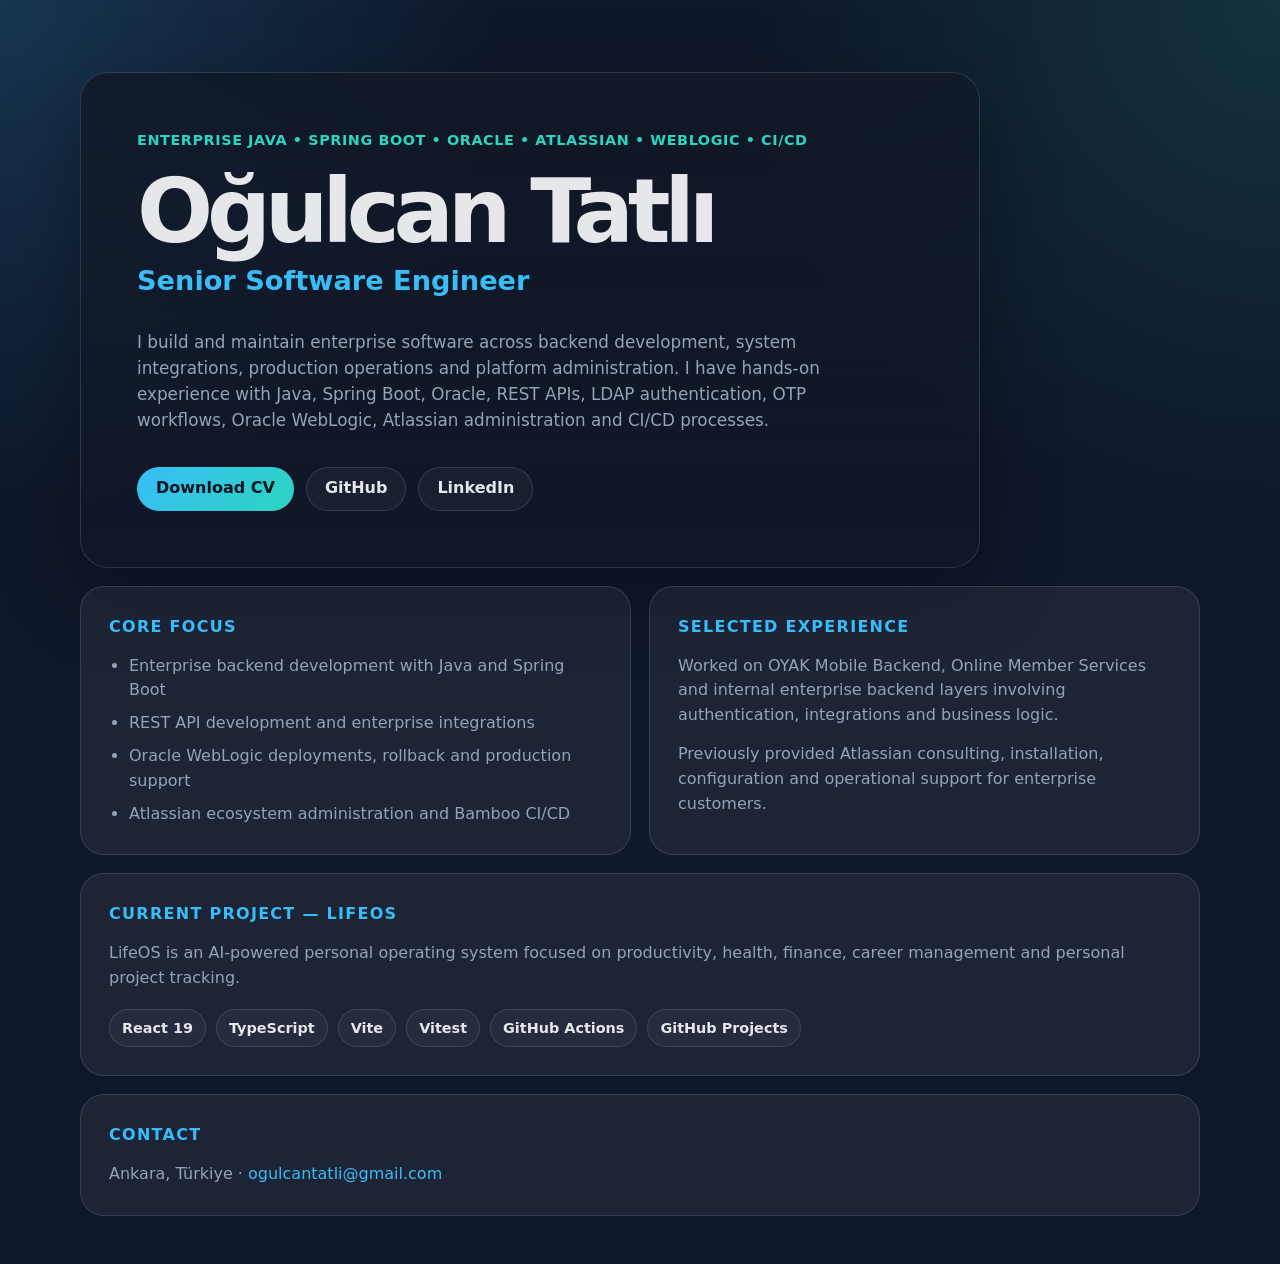
==== index.html @ 4fe16c59 "Initial landing page" ====
<!doctype html>
<html lang="en">
<head>
  <meta charset="utf-8" />
  <meta name="viewport" content="width=device-width, initial-scale=1" />
  <title>Oğulcan Tatlı | Senior Software Engineer</title>
  <meta name="description" content="Oğulcan Tatlı — Senior Software Engineer focused on Enterprise Java, Spring Boot, Oracle, Atlassian, WebLogic and CI/CD." />
  <meta property="og:title" content="Oğulcan Tatlı | Senior Software Engineer" />
  <meta property="og:description" content="Enterprise Java • Spring Boot • Oracle • Atlassian • WebLogic • CI/CD" />
  <meta property="og:type" content="website" />
  <link rel="stylesheet" href="styles.css" />
</head>
<body>
  <main class="page">
    <section class="hero">
      <div class="eyebrow">Enterprise Java • Spring Boot • Oracle • Atlassian • WebLogic • CI/CD</div>
      <h1>Oğulcan Tatlı</h1>
      <p class="title">Senior Software Engineer</p>
      <p class="summary">
        I build and maintain enterprise software across backend development, system integrations,
        production operations and platform administration. I have hands-on experience with Java,
        Spring Boot, Oracle, REST APIs, LDAP authentication, OTP workflows, Oracle WebLogic,
        Atlassian administration and CI/CD processes.
      </p>
      <div class="actions">
        <a class="button primary" href="Ogulcan_Tatli_CV.pdf" target="_blank" rel="noopener">Download CV</a>
        <a class="button" href="https://github.com/otatli" target="_blank" rel="noopener">GitHub</a>
        <a class="button" href="https://tr.linkedin.com/in/ogulcan-tatli" target="_blank" rel="noopener">LinkedIn</a>
      </div>
    </section>

    <section class="grid">
      <article class="card">
        <h2>Core Focus</h2>
        <ul>
          <li>Enterprise backend development with Java and Spring Boot</li>
          <li>REST API development and enterprise integrations</li>
          <li>Oracle WebLogic deployments, rollback and production support</li>
          <li>Atlassian ecosystem administration and Bamboo CI/CD</li>
        </ul>
      </article>

      <article class="card">
        <h2>Selected Experience</h2>
        <p>
          Worked on OYAK Mobile Backend, Online Member Services and internal enterprise backend
          layers involving authentication, integrations and business logic.
        </p>
        <p>
          Previously provided Atlassian consulting, installation, configuration and operational
          support for enterprise customers.
        </p>
      </article>

      <article class="card wide">
        <h2>Current Project — LifeOS</h2>
        <p>
          LifeOS is an AI-powered personal operating system focused on productivity, health,
          finance, career management and personal project tracking.
        </p>
        <div class="tags">
          <span>React 19</span>
          <span>TypeScript</span>
          <span>Vite</span>
          <span>Vitest</span>
          <span>GitHub Actions</span>
          <span>GitHub Projects</span>
        </div>
      </article>
    </section>

    <section class="contact">
      <h2>Contact</h2>
      <p>
        Ankara, Türkiye ·
        <a href="mailto:ogulcantatli@gmail.com">ogulcantatli@gmail.com</a>
      </p>
    </section>
  </main>
</body>
</html>
---- styles.css ----
:root {
  --bg: #0f172a;
  --panel: #111827;
  --card: rgba(255, 255, 255, 0.06);
  --text: #e5e7eb;
  --muted: #94a3b8;
  --accent: #38bdf8;
  --accent-2: #2dd4bf;
  --border: rgba(148, 163, 184, 0.22);
}

* {
  box-sizing: border-box;
}

body {
  margin: 0;
  font-family: Inter, ui-sans-serif, system-ui, -apple-system, BlinkMacSystemFont, "Segoe UI", sans-serif;
  background:
    radial-gradient(circle at top left, rgba(56, 189, 248, 0.18), transparent 32rem),
    radial-gradient(circle at top right, rgba(45, 212, 191, 0.14), transparent 34rem),
    var(--bg);
  color: var(--text);
  line-height: 1.55;
}

.page {
  width: min(1120px, calc(100% - 40px));
  margin: 0 auto;
  padding: 72px 0 48px;
}

.hero {
  max-width: 900px;
  padding: 56px;
  border: 1px solid var(--border);
  border-radius: 28px;
  background: linear-gradient(180deg, rgba(17, 24, 39, 0.86), rgba(17, 24, 39, 0.58));
  box-shadow: 0 24px 80px rgba(0, 0, 0, 0.32);
}

.eyebrow {
  color: var(--accent-2);
  font-size: 0.9rem;
  font-weight: 700;
  letter-spacing: 0.04em;
  text-transform: uppercase;
}

h1 {
  margin: 18px 0 6px;
  font-size: clamp(3rem, 7vw, 5.8rem);
  line-height: 0.95;
  letter-spacing: -0.07em;
}

.title {
  margin: 0;
  color: var(--accent);
  font-size: clamp(1.25rem, 2.5vw, 1.7rem);
  font-weight: 700;
}

.summary {
  max-width: 760px;
  margin: 26px 0 0;
  color: var(--muted);
  font-size: 1.05rem;
}

.actions {
  display: flex;
  flex-wrap: wrap;
  gap: 12px;
  margin-top: 34px;
}

.button {
  display: inline-flex;
  align-items: center;
  justify-content: center;
  min-height: 44px;
  padding: 0 18px;
  border: 1px solid var(--border);
  border-radius: 999px;
  color: var(--text);
  text-decoration: none;
  font-weight: 700;
  background: rgba(255, 255, 255, 0.04);
  transition: transform 160ms ease, border-color 160ms ease, background 160ms ease;
}

.button:hover {
  transform: translateY(-2px);
  border-color: rgba(56, 189, 248, 0.7);
  background: rgba(56, 189, 248, 0.1);
}

.button.primary {
  color: #03131f;
  border-color: transparent;
  background: linear-gradient(135deg, var(--accent), var(--accent-2));
}

.grid {
  display: grid;
  grid-template-columns: repeat(2, minmax(0, 1fr));
  gap: 18px;
  margin-top: 18px;
}

.card,
.contact {
  border: 1px solid var(--border);
  border-radius: 24px;
  background: var(--card);
  padding: 28px;
}

.card.wide {
  grid-column: 1 / -1;
}

h2 {
  margin: 0 0 14px;
  font-size: 1rem;
  letter-spacing: 0.08em;
  text-transform: uppercase;
  color: var(--accent);
}

p,
ul {
  margin: 0;
  color: var(--muted);
}

p + p {
  margin-top: 14px;
}

ul {
  padding-left: 20px;
}

li + li {
  margin-top: 8px;
}

.tags {
  display: flex;
  flex-wrap: wrap;
  gap: 10px;
  margin-top: 18px;
}

.tags span {
  padding: 7px 12px;
  border: 1px solid var(--border);
  border-radius: 999px;
  color: var(--text);
  background: rgba(255, 255, 255, 0.04);
  font-size: 0.9rem;
  font-weight: 700;
}

.contact {
  margin-top: 18px;
}

.contact a {
  color: var(--accent);
  text-decoration: none;
}

.contact a:hover {
  text-decoration: underline;
}

@media (max-width: 760px) {
  .page {
    width: min(100% - 28px, 1120px);
    padding-top: 28px;
  }

  .hero {
    padding: 30px;
    border-radius: 22px;
  }

  .grid {
    grid-template-columns: 1fr;
  }

  h1 {
    letter-spacing: -0.05em;
  }
}
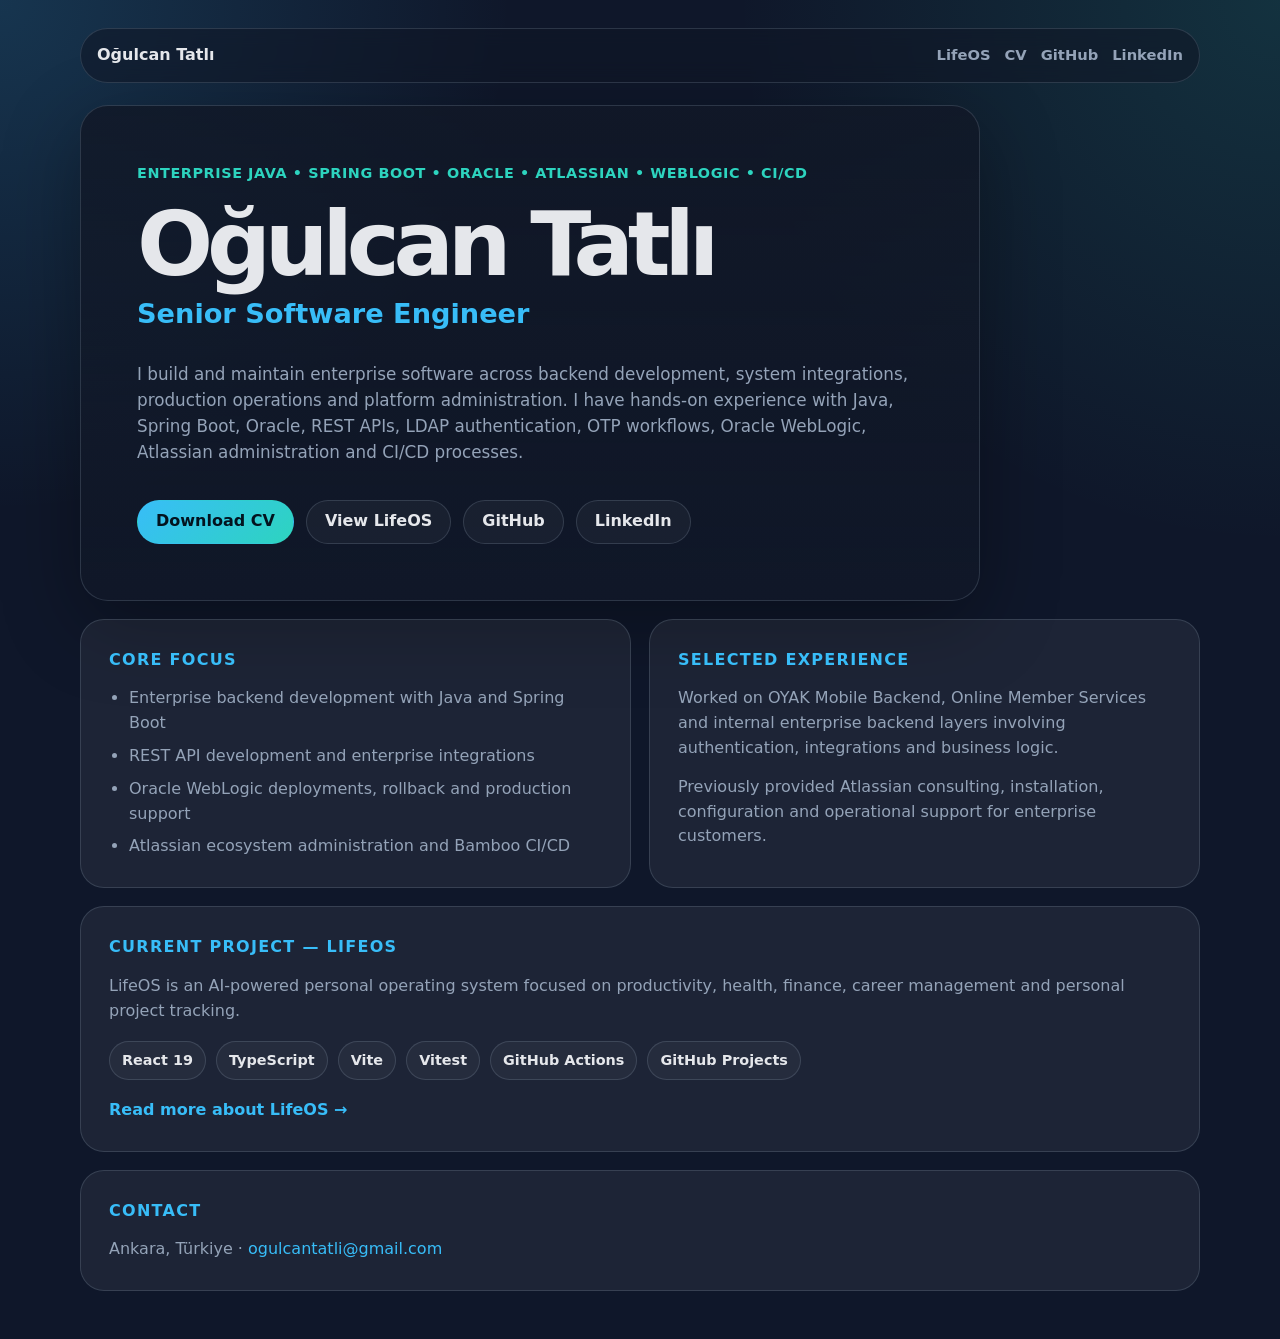
==== commit f8d1fd36: "Add files via upload" ====
--- a/index.html
+++ b/index.html
@@ -12,6 +12,16 @@
 </head>
 <body>
   <main class="page">
+    <nav class="nav">
+      <a class="brand" href="./">Oğulcan Tatlı</a>
+      <div class="nav-links">
+        <a href="./lifeos.html">LifeOS</a>
+        <a href="Ogulcan_Tatli_CV.pdf" target="_blank" rel="noopener">CV</a>
+        <a href="https://github.com/otatli" target="_blank" rel="noopener">GitHub</a>
+        <a href="https://tr.linkedin.com/in/ogulcan-tatli" target="_blank" rel="noopener">LinkedIn</a>
+      </div>
+    </nav>
+
     <section class="hero">
       <div class="eyebrow">Enterprise Java • Spring Boot • Oracle • Atlassian • WebLogic • CI/CD</div>
       <h1>Oğulcan Tatlı</h1>
@@ -24,6 +34,7 @@
       </p>
       <div class="actions">
         <a class="button primary" href="Ogulcan_Tatli_CV.pdf" target="_blank" rel="noopener">Download CV</a>
+        <a class="button" href="./lifeos.html">View LifeOS</a>
         <a class="button" href="https://github.com/otatli" target="_blank" rel="noopener">GitHub</a>
         <a class="button" href="https://tr.linkedin.com/in/ogulcan-tatli" target="_blank" rel="noopener">LinkedIn</a>
       </div>
@@ -66,6 +77,7 @@
           <span>GitHub Actions</span>
           <span>GitHub Projects</span>
         </div>
+        <p class="card-action"><a href="./lifeos.html">Read more about LifeOS →</a></p>
       </article>
     </section>
 
--- a/styles.css
+++ b/styles.css
@@ -27,7 +27,42 @@
 .page {
   width: min(1120px, calc(100% - 40px));
   margin: 0 auto;
-  padding: 72px 0 48px;
+  padding: 28px 0 48px;
+}
+
+.nav {
+  display: flex;
+  align-items: center;
+  justify-content: space-between;
+  gap: 18px;
+  margin-bottom: 22px;
+  padding: 14px 16px;
+  border: 1px solid var(--border);
+  border-radius: 999px;
+  background: rgba(17, 24, 39, 0.58);
+  backdrop-filter: blur(10px);
+}
+
+.brand,
+.nav-links a {
+  color: var(--text);
+  text-decoration: none;
+  font-weight: 800;
+}
+
+.nav-links {
+  display: flex;
+  flex-wrap: wrap;
+  gap: 14px;
+}
+
+.nav-links a {
+  color: var(--muted);
+  font-size: 0.92rem;
+}
+
+.nav-links a:hover {
+  color: var(--accent);
 }
 
 .hero {
@@ -37,6 +72,10 @@
   border-radius: 28px;
   background: linear-gradient(180deg, rgba(17, 24, 39, 0.86), rgba(17, 24, 39, 0.58));
   box-shadow: 0 24px 80px rgba(0, 0, 0, 0.32);
+}
+
+.hero-compact {
+  max-width: 100%;
 }
 
 .eyebrow {
@@ -62,7 +101,7 @@
 }
 
 .summary {
-  max-width: 760px;
+  max-width: 820px;
   margin: 26px 0 0;
   color: var(--muted);
   font-size: 1.05rem;
@@ -139,6 +178,20 @@
   margin-top: 14px;
 }
 
+.card-action {
+  margin-top: 18px;
+}
+
+.card-action a {
+  color: var(--accent);
+  font-weight: 800;
+  text-decoration: none;
+}
+
+.card-action a:hover {
+  text-decoration: underline;
+}
+
 ul {
   padding-left: 20px;
 }
@@ -180,7 +233,13 @@
 @media (max-width: 760px) {
   .page {
     width: min(100% - 28px, 1120px);
-    padding-top: 28px;
+    padding-top: 18px;
+  }
+
+  .nav {
+    align-items: flex-start;
+    border-radius: 22px;
+    flex-direction: column;
   }
 
   .hero {
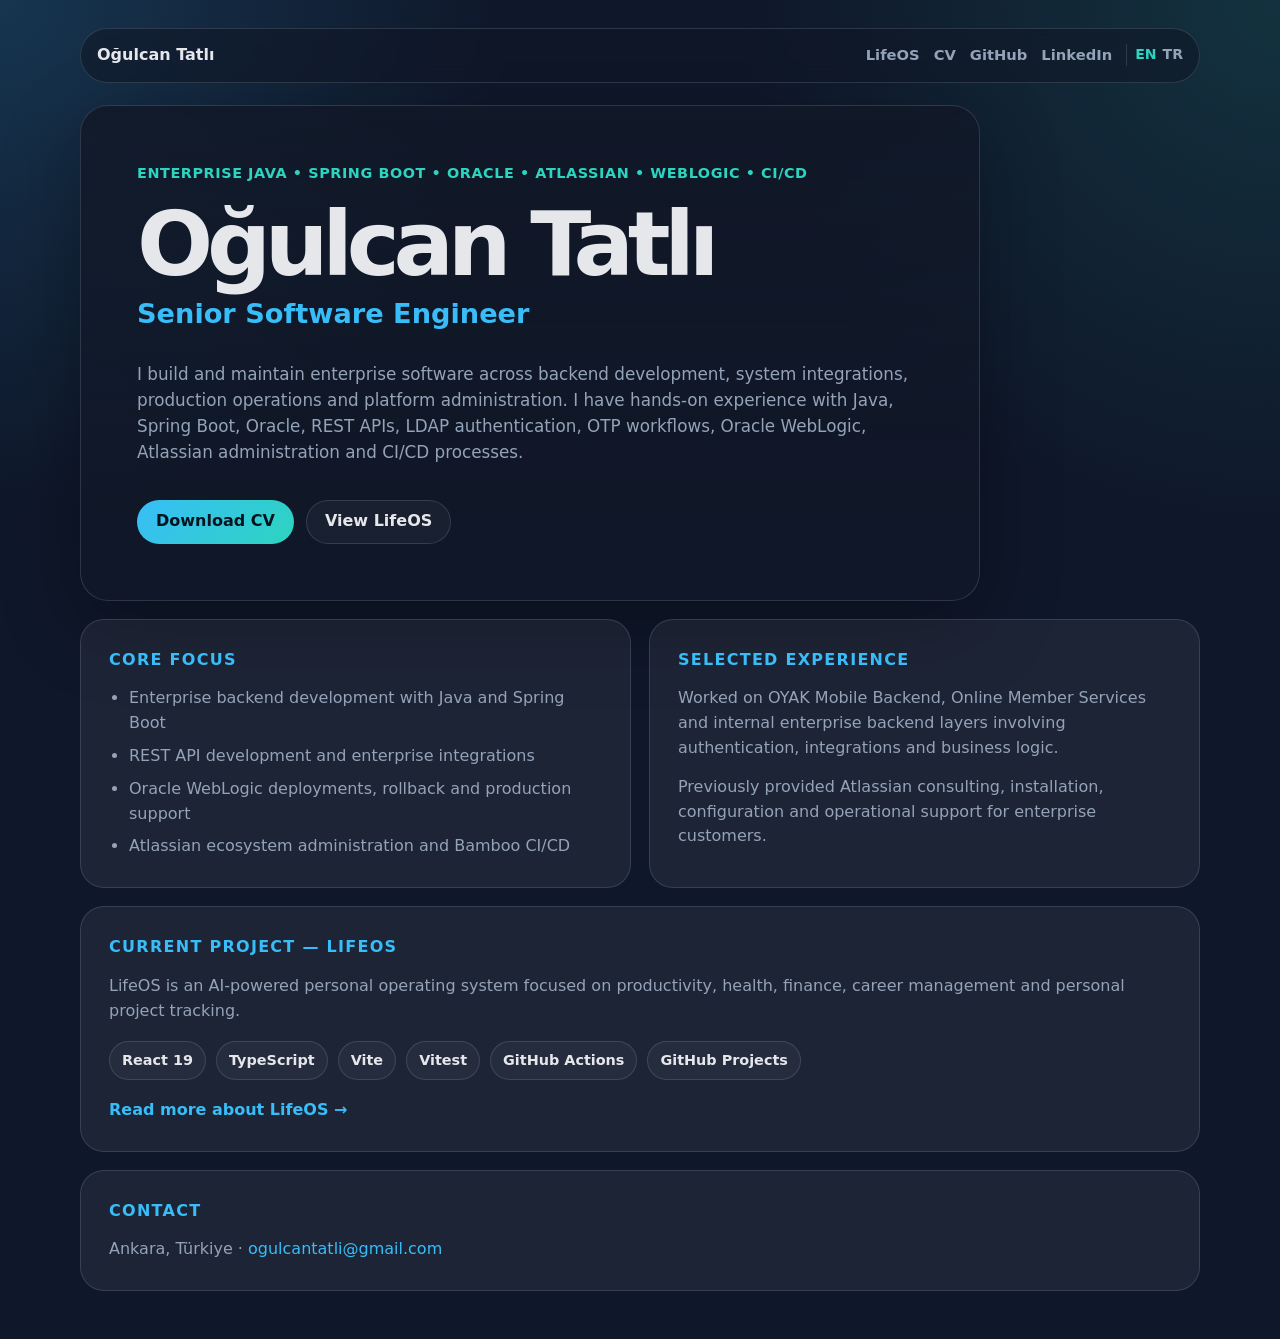
==== commit aaddccca: "bilingual" ====
--- a/index.html
+++ b/index.html
@@ -5,9 +5,8 @@
   <meta name="viewport" content="width=device-width, initial-scale=1" />
   <title>Oğulcan Tatlı | Senior Software Engineer</title>
   <meta name="description" content="Oğulcan Tatlı — Senior Software Engineer focused on Enterprise Java, Spring Boot, Oracle, Atlassian, WebLogic and CI/CD." />
-  <meta property="og:title" content="Oğulcan Tatlı | Senior Software Engineer" />
-  <meta property="og:description" content="Enterprise Java • Spring Boot • Oracle • Atlassian • WebLogic • CI/CD" />
-  <meta property="og:type" content="website" />
+  <link rel="alternate" hreflang="en" href="/" />
+  <link rel="alternate" hreflang="tr" href="/tr/" />
   <link rel="stylesheet" href="styles.css" />
 </head>
 <body>
@@ -19,6 +18,7 @@
         <a href="Ogulcan_Tatli_CV.pdf" target="_blank" rel="noopener">CV</a>
         <a href="https://github.com/otatli" target="_blank" rel="noopener">GitHub</a>
         <a href="https://tr.linkedin.com/in/ogulcan-tatli" target="_blank" rel="noopener">LinkedIn</a>
+        <span class="lang-switch"><a class="active" href="./">EN</a><a href="./tr/">TR</a></span>
       </div>
     </nav>
 
@@ -35,8 +35,6 @@
       <div class="actions">
         <a class="button primary" href="Ogulcan_Tatli_CV.pdf" target="_blank" rel="noopener">Download CV</a>
         <a class="button" href="./lifeos.html">View LifeOS</a>
-        <a class="button" href="https://github.com/otatli" target="_blank" rel="noopener">GitHub</a>
-        <a class="button" href="https://tr.linkedin.com/in/ogulcan-tatli" target="_blank" rel="noopener">LinkedIn</a>
       </div>
     </section>
 
--- a/styles.css
+++ b/styles.css
@@ -13,6 +13,10 @@
   box-sizing: border-box;
 }
 
+html {
+  scroll-behavior: smooth;
+}
+
 body {
   margin: 0;
   font-family: Inter, ui-sans-serif, system-ui, -apple-system, BlinkMacSystemFont, "Segoe UI", sans-serif;
@@ -44,25 +48,45 @@
 }
 
 .brand,
+.nav-links a,
+.lang-switch a {
+  color: var(--text);
+  text-decoration: none;
+  font-weight: 800;
+}
+
+.nav-links {
+  display: flex;
+  flex-wrap: wrap;
+  align-items: center;
+  gap: 14px;
+}
+
 .nav-links a {
-  color: var(--text);
-  text-decoration: none;
-  font-weight: 800;
-}
-
-.nav-links {
-  display: flex;
-  flex-wrap: wrap;
-  gap: 14px;
-}
-
-.nav-links a {
   color: var(--muted);
   font-size: 0.92rem;
 }
 
-.nav-links a:hover {
-  color: var(--accent);
+.nav-links a:hover,
+.lang-switch a:hover {
+  color: var(--accent);
+}
+
+.lang-switch {
+  display: inline-flex;
+  gap: 6px;
+  align-items: center;
+  padding-left: 8px;
+  border-left: 1px solid var(--border);
+}
+
+.lang-switch a {
+  color: var(--muted);
+  font-size: 0.88rem;
+}
+
+.lang-switch a.active {
+  color: var(--accent-2);
 }
 
 .hero {
@@ -242,6 +266,15 @@
     flex-direction: column;
   }
 
+  .nav-links {
+    gap: 10px 14px;
+  }
+
+  .lang-switch {
+    border-left: 0;
+    padding-left: 0;
+  }
+
   .hero {
     padding: 30px;
     border-radius: 22px;
